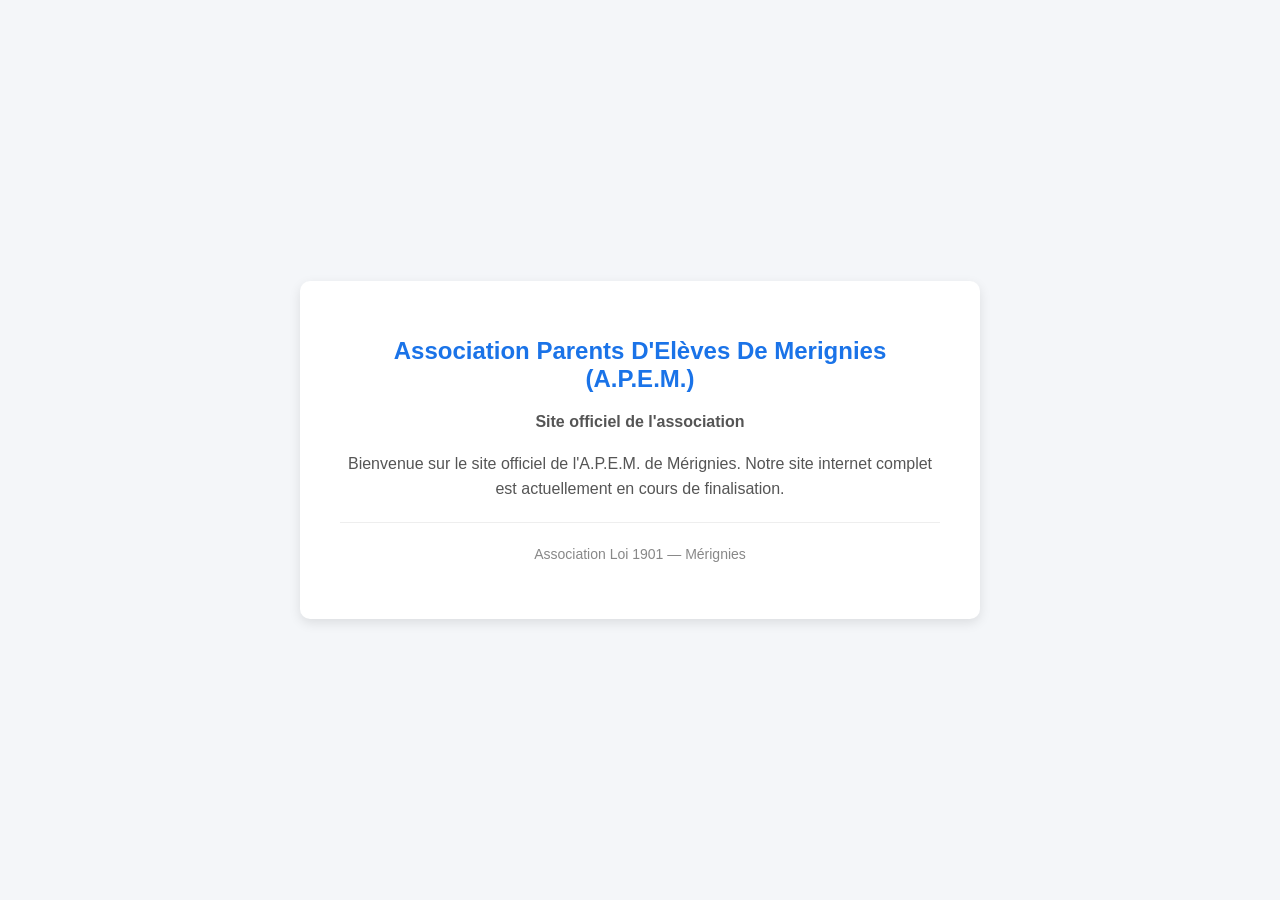
==== index.html @ e43e93de "Add files via upload" ====
<!DOCTYPE html>
<html lang="fr">
<head>
    <meta charset="UTF-8">
    <meta name="viewport" content="width=device-width, initial-scale=1.0">
    <title>Association Parents D'Elèves De Merignies (A.P.E.M.)</title>
    <style>
        body {
            font-family: Arial, sans-serif;
            display: flex;
            justify-content: center;
            align-items: center;
            min-height: 100vh;
            margin: 0;
            background-color: #f4f6f9;
        }
        .card {
            background: white;
            padding: 40px;
            border-radius: 10px;
            box-shadow: 0 4px 12px rgba(0,0,0,0.1);
            text-align: center;
            max-width: 600px;
        }
        h1 { color: #1a73e8; font-size: 24px; }
        p { color: #555; line-height: 1.6; }
    </style>
</head>
<body>
    <div class="card">
        <h1>Association Parents D'Elèves De Merignies (A.P.E.M.)</h1>
        <p><strong>Site officiel de l'association</strong></p>
        <p>Bienvenue sur le site officiel de l'A.P.E.M. de Mérignies. Notre site internet complet est actuellement en cours de finalisation.</p>
        <hr style="border: 0; border-top: 1px solid #eee; margin: 20px 0;">
        <p style="font-size: 14px; color: #888;">Association Loi 1901 — Mérignies</p>
    </div>
</body>
</html>
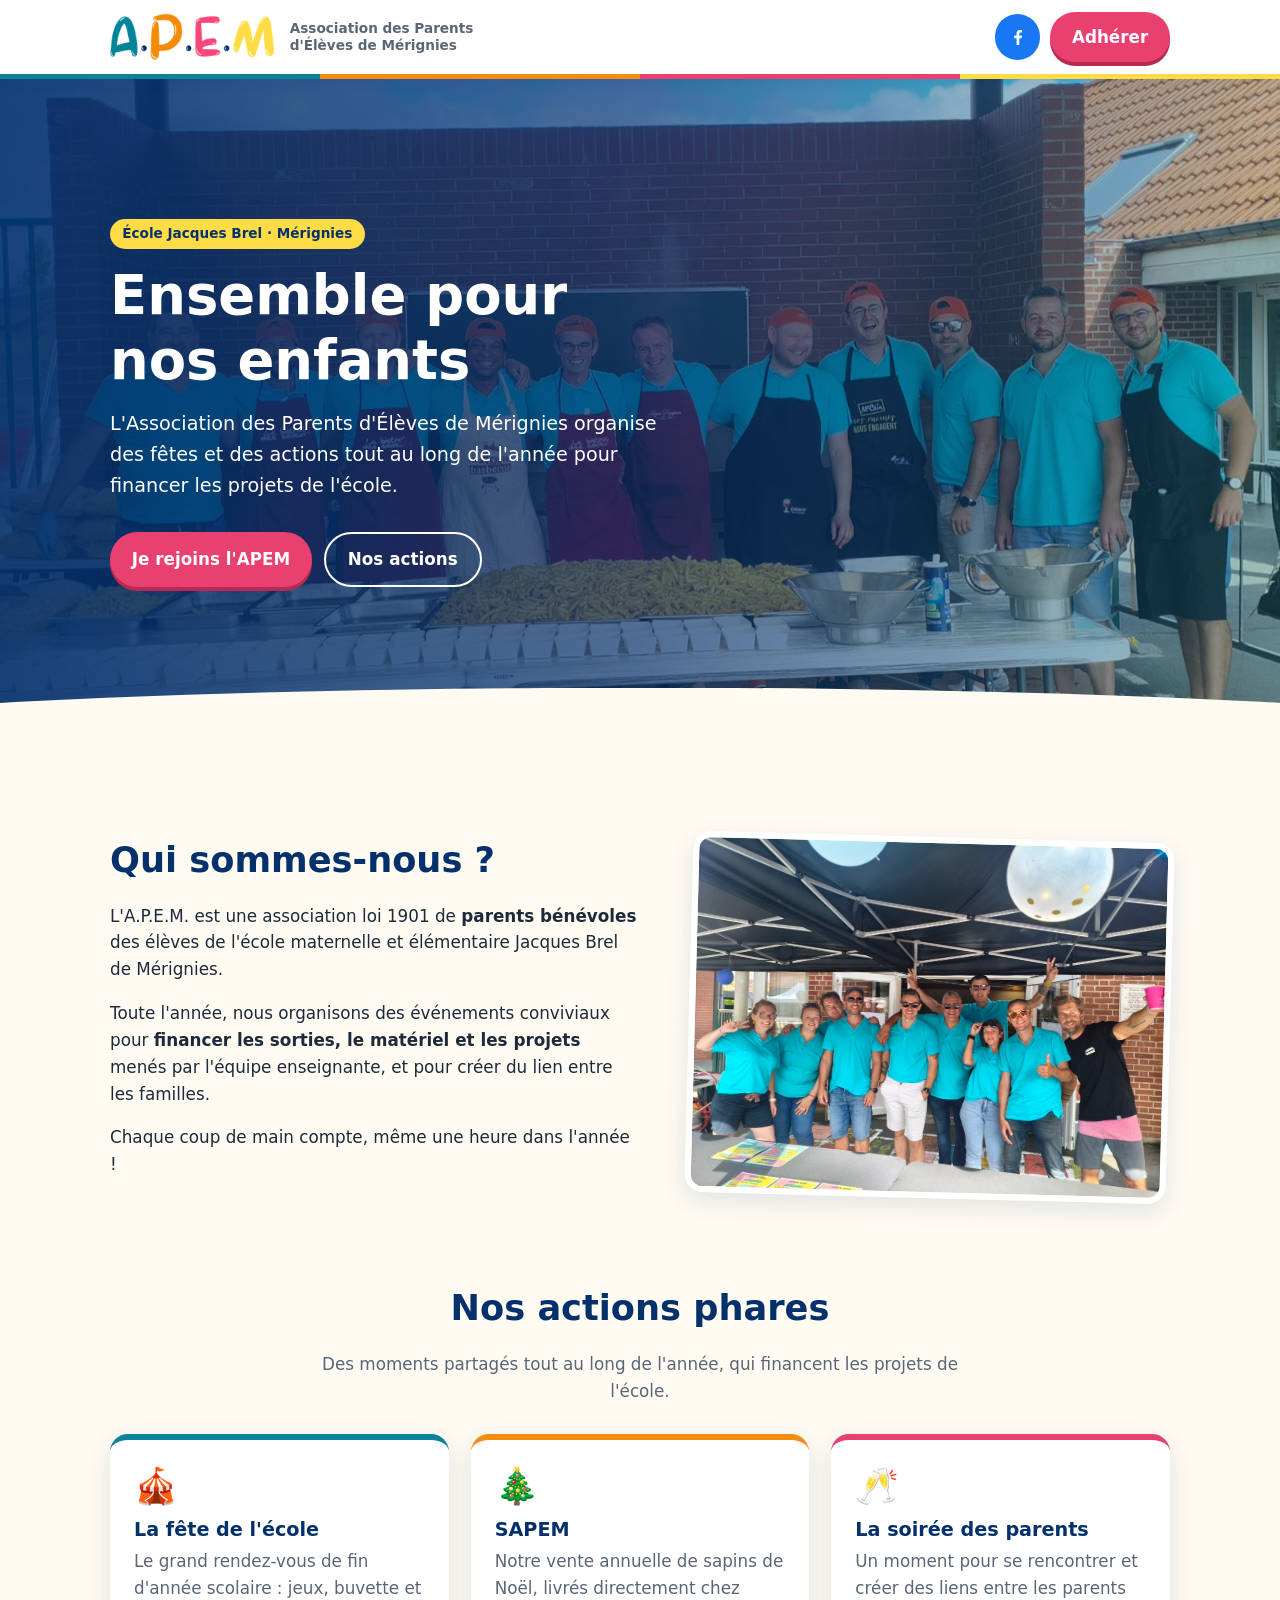
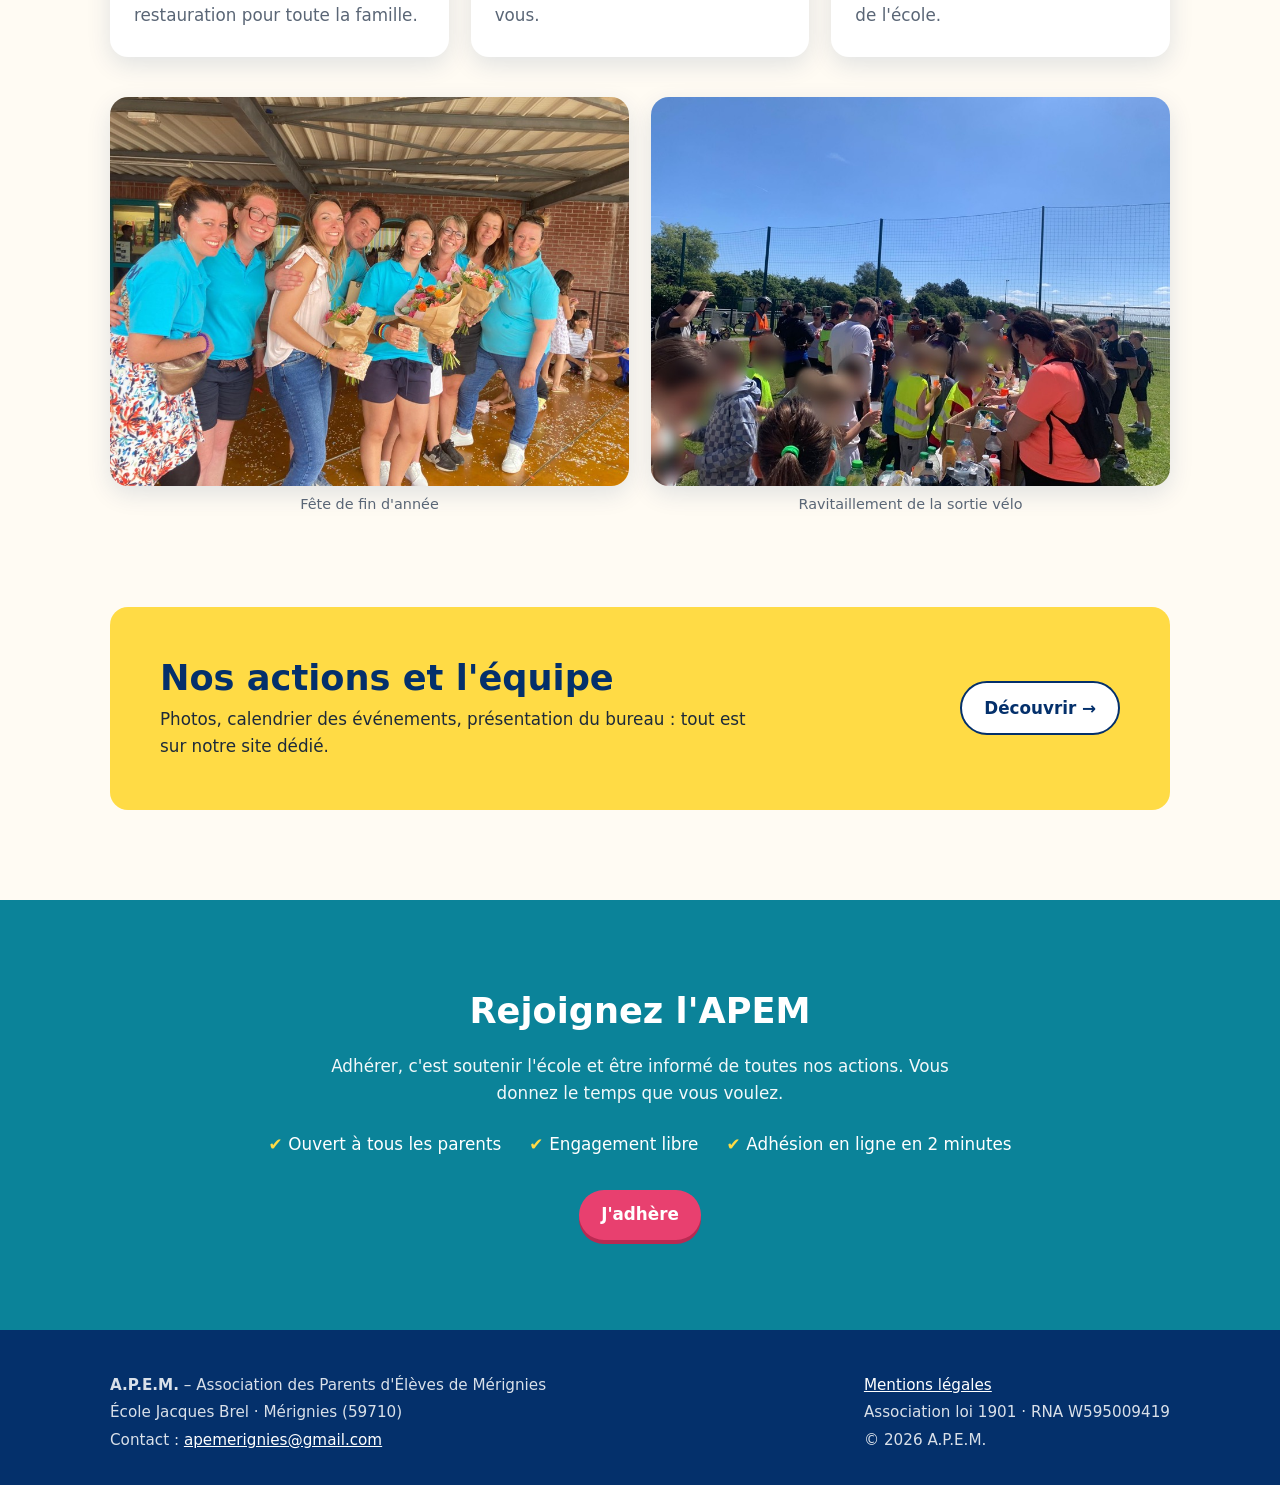
==== commit db758e7d: "Site vitrine de l'A.P.E.M. Page d'accueil (présentation, actions phares, galerie, adhésion HelloAsso" ====
--- a/index.html
+++ b/index.html
@@ -1,38 +1,141 @@
 <!DOCTYPE html>
 <html lang="fr">
 <head>
-    <meta charset="UTF-8">
-    <meta name="viewport" content="width=device-width, initial-scale=1.0">
-    <title>Association Parents D'Elèves De Merignies (A.P.E.M.)</title>
-    <style>
-        body {
-            font-family: Arial, sans-serif;
-            display: flex;
-            justify-content: center;
-            align-items: center;
-            min-height: 100vh;
-            margin: 0;
-            background-color: #f4f6f9;
-        }
-        .card {
-            background: white;
-            padding: 40px;
-            border-radius: 10px;
-            box-shadow: 0 4px 12px rgba(0,0,0,0.1);
-            text-align: center;
-            max-width: 600px;
-        }
-        h1 { color: #1a73e8; font-size: 24px; }
-        p { color: #555; line-height: 1.6; }
-    </style>
+  <meta charset="utf-8">
+  <meta name="viewport" content="width=device-width, initial-scale=1">
+  <title>A.P.E.M. – Association des Parents d'Élèves de Mérignies</title>
+  <meta name="description" content="L'A.P.E.M. rassemble les parents d'élèves de l'école Jacques Brel de Mérignies : fêtes, sorties, projets pour les enfants. Rejoignez-nous !">
+  <link rel="icon" type="image/png" href="assets/img/favicon.png">
+  <link rel="stylesheet" href="assets/style.css">
+  <meta property="og:title" content="A.P.E.M. – Parents d'Élèves de Mérignies">
+  <meta property="og:description" content="Des parents qui s'engagent pour les enfants de l'école Jacques Brel.">
+  <meta property="og:image" content="assets/img/hero.jpg">
 </head>
 <body>
-    <div class="card">
-        <h1>Association Parents D'Elèves De Merignies (A.P.E.M.)</h1>
-        <p><strong>Site officiel de l'association</strong></p>
-        <p>Bienvenue sur le site officiel de l'A.P.E.M. de Mérignies. Notre site internet complet est actuellement en cours de finalisation.</p>
-        <hr style="border: 0; border-top: 1px solid #eee; margin: 20px 0;">
-        <p style="font-size: 14px; color: #888;">Association Loi 1901 — Mérignies</p>
+
+<!-- ===== HEADER ===== -->
+<header class="header">
+  <div class="conteneur">
+    <a class="logo" href="./" aria-label="A.P.E.M. – accueil">
+      <img src="assets/img/logo.png" alt="A.P.E.M." width="166" height="48">
+      <span>Association des Parents<br>d'Élèves de Mérignies</span>
+    </a>
+    <nav class="actions-header" aria-label="Liens principaux">
+      <a class="btn btn-facebook" href="https://www.facebook.com/groups/1533033094977660/" target="_blank" rel="noopener" aria-label="Notre groupe Facebook (nouvel onglet)">
+        <svg viewBox="0 0 24 24" aria-hidden="true"><path d="M13.5 21v-7.5h2.6l.4-3h-3V8.6c0-.9.3-1.5 1.5-1.5h1.6V4.4c-.3 0-1.2-.1-2.3-.1-2.3 0-3.8 1.4-3.8 3.9v2.3H7.9v3h2.6V21h3z"/></svg>
+      </a>
+      <a class="btn btn-adherer" href="https://www.helloasso.com/associations/association-des-parents-d-eleves-de-merignies/adhesions/adhesion-apem-2026-2027" target="_blank" rel="noopener">Adhérer</a>
+    </nav>
+  </div>
+</header>
+
+<main>
+
+  <!-- ===== HERO ===== -->
+  <section class="hero">
+    <div class="conteneur">
+      <span class="etiquette">École Jacques Brel · Mérignies</span>
+      <h1>Ensemble pour nos enfants</h1>
+      <p>L'Association des Parents d'Élèves de Mérignies organise des fêtes et des actions tout au long de l'année pour financer les projets de l'école.</p>
+      <div class="boutons">
+        <a class="btn btn-adherer" href="https://www.helloasso.com/associations/association-des-parents-d-eleves-de-merignies/adhesions/adhesion-apem-2026-2027" target="_blank" rel="noopener">Je rejoins l'APEM</a>
+        <a class="btn btn-secondaire" href="https://sites.google.com/apemerignies.fr/apem/accueil" target="_blank" rel="noopener">Nos actions</a>
+      </div>
     </div>
+  </section>
+
+  <!-- ===== QUI SOMMES-NOUS ===== -->
+  <section>
+    <div class="conteneur intro">
+      <div>
+        <h2>Qui sommes-nous ?</h2>
+        <p>L'A.P.E.M. est une association loi 1901 de <strong>parents bénévoles</strong> des élèves de l'école maternelle et élémentaire Jacques Brel de Mérignies.</p>
+        <p>Toute l'année, nous organisons des événements conviviaux pour <strong>financer les sorties, le matériel et les projets</strong> menés par l'équipe enseignante, et pour créer du lien entre les familles.</p>
+        <p>Chaque coup de main compte, même une heure dans l'année !</p>
+      </div>
+      <img src="assets/img/equipe-bar.jpg" alt="Les bénévoles de l'APEM au bar de la fête de l'école" width="1100" height="825" loading="lazy">
+    </div>
+  </section>
+
+  <!-- ===== CE QUE NOUS FAISONS ===== -->
+  <section class="sans-haut">
+    <div class="conteneur centre">
+      <h2>Nos actions phares</h2>
+      <p>Des moments partagés tout au long de l'année, qui financent les projets de l'école.</p>
+      <div class="cartes">
+        <article class="carte" style="--c: var(--canard)">
+          <div class="icone" aria-hidden="true">🎪</div>
+          <h3>La fête de l'école</h3>
+          <p>Le grand rendez-vous de fin d'année scolaire : jeux, buvette et restauration pour toute la famille.</p>
+        </article>
+        <article class="carte" style="--c: var(--orange)">
+          <div class="icone" aria-hidden="true">🎄</div>
+          <h3>SAPEM</h3>
+          <p>Notre vente annuelle de sapins de Noël, livrés directement chez vous.</p>
+        </article>
+        <article class="carte" style="--c: var(--rose)">
+          <div class="icone" aria-hidden="true">🥂</div>
+          <h3>La soirée des parents</h3>
+          <p>Un moment pour se rencontrer et créer des liens entre les parents de l'école.</p>
+        </article>
+      </div>
+      <div class="galerie">
+        <figure>
+          <img src="assets/img/equipe-fete.jpg" alt="L'équipe de l'APEM à la fête de fin d'année" width="900" height="675" loading="lazy">
+          <figcaption>Fête de fin d'année</figcaption>
+        </figure>
+        <figure>
+          <img src="assets/img/rallye-velo.jpg" alt="Ravitaillement des enfants lors d'une sortie à vélo (visages floutés)" width="900" height="675" loading="lazy">
+          <figcaption>Ravitaillement de la sortie vélo</figcaption>
+        </figure>
+      </div>
+    </div>
+  </section>
+
+  <!-- ===== LIEN GOOGLE SITE ===== -->
+  <section class="sans-haut">
+    <div class="conteneur">
+      <div class="bandeau">
+        <div>
+          <h2>Nos actions et l'équipe</h2>
+          <p>Photos, calendrier des événements, présentation du bureau : tout est sur notre site dédié.</p>
+        </div>
+        <a class="btn btn-secondaire" href="https://sites.google.com/apemerignies.fr/apem/accueil" target="_blank" rel="noopener">Découvrir →</a>
+      </div>
+    </div>
+  </section>
+
+  <!-- ===== ADHÉSION ===== -->
+  <section class="adhesion" id="adherer">
+    <div class="conteneur centre">
+      <h2>Rejoignez l'APEM</h2>
+      <p>Adhérer, c'est soutenir l'école et être informé de toutes nos actions. Vous donnez le temps que vous voulez.</p>
+      <ul>
+        <li>Ouvert à tous les parents</li>
+        <li>Engagement libre</li>
+        <li>Adhésion en ligne en 2 minutes</li>
+      </ul>
+      <a class="btn btn-adherer" href="https://www.helloasso.com/associations/association-des-parents-d-eleves-de-merignies/adhesions/adhesion-apem-2026-2027" target="_blank" rel="noopener">J'adhère</a>
+    </div>
+  </section>
+
+</main>
+
+<!-- ===== FOOTER ===== -->
+<footer class="footer">
+  <div class="conteneur">
+    <div>
+      <p><strong>A.P.E.M.</strong> – Association des Parents d'Élèves de Mérignies</p>
+      <p>École Jacques Brel · Mérignies (59710)</p>
+      <p>Contact : <a href="mailto:apemerignies@gmail.com">apemerignies@gmail.com</a></p>
+    </div>
+    <div>
+      <p><a href="mentions-legales.html">Mentions légales</a></p>
+      <p>Association loi 1901 · RNA W595009419</p>
+      <p>© 2026 A.P.E.M.</p>
+    </div>
+  </div>
+</footer>
+
 </body>
-</html>+</html>
--- a/assets/style.css
+++ b/assets/style.css
@@ -0,0 +1,179 @@
+/* ==========================================================
+   A.P.E.M. — Association des Parents d'Élèves de Mérignies
+   Couleurs reprises du logo
+   ========================================================== */
+:root {
+  --canard: #0b8399;      /* A */
+  --orange: #f28c13;      /* P */
+  --rose: #e8406f;        /* E (légèrement assombri pour la lisibilité) */
+  --jaune: #ffdb45;       /* M */
+  --marine: #04306b;      /* points */
+  --turquoise: #2ec4dd;   /* polos de l'équipe */
+  --fond: #fffbf3;
+  --texte: #1d2a3a;
+  --gris: #5a6676;
+  --blanc: #ffffff;
+  --rayon: 18px;
+  --ombre: 0 8px 24px rgba(4, 48, 107, .12);
+  --max: 1100px;
+}
+
+*, *::before, *::after { box-sizing: border-box; }
+
+html { scroll-behavior: smooth; }
+
+body {
+  margin: 0;
+  font-family: "Segoe UI", system-ui, -apple-system, Roboto, "Helvetica Neue", Arial, sans-serif;
+  font-size: 1.05rem;
+  line-height: 1.6;
+  color: var(--texte);
+  background: var(--fond);
+}
+
+img { max-width: 100%; height: auto; display: block; }
+
+a { color: var(--canard); }
+
+.conteneur { width: 100%; max-width: var(--max); margin: 0 auto; padding: 0 20px; }
+
+h1, h2, h3 { line-height: 1.2; color: var(--marine); }
+h2 { font-size: clamp(1.6rem, 3vw, 2.2rem); margin: 0 0 .6em; }
+
+/* ---------- Boutons ---------- */
+.btn {
+  display: inline-flex; align-items: center; gap: .5em;
+  padding: .7em 1.3em;
+  border-radius: 999px;
+  font-weight: 700;
+  text-decoration: none;
+  transition: transform .15s ease, box-shadow .15s ease, background .15s ease;
+}
+.btn:hover { transform: translateY(-2px); }
+.btn:focus-visible { outline: 3px solid var(--orange); outline-offset: 3px; }
+
+.btn-adherer { background: var(--rose); color: var(--blanc); box-shadow: 0 4px 0 #b82a52; }
+.btn-adherer:hover { background: #f05a84; }
+
+.btn-facebook { background: #1877f2; color: var(--blanc); padding: .7em; }
+.btn-facebook svg { width: 1.3em; height: 1.3em; fill: currentColor; }
+
+.btn-secondaire { background: var(--blanc); color: var(--marine); border: 2px solid var(--marine); }
+.btn-secondaire:hover { background: var(--marine); color: var(--blanc); }
+
+/* ---------- Header ---------- */
+.header {
+  position: sticky; top: 0; z-index: 10;
+  background: rgba(255, 255, 255, .96);
+  backdrop-filter: blur(6px);
+  box-shadow: 0 2px 12px rgba(4, 48, 107, .08);
+}
+.header::after { /* liseré aux 4 couleurs du logo */
+  content: ""; display: block; height: 5px;
+  background: linear-gradient(90deg, var(--canard) 0 25%, var(--orange) 25% 50%, var(--rose) 50% 75%, var(--jaune) 75%);
+}
+.header .conteneur {
+  display: flex; align-items: center; justify-content: space-between; gap: 12px;
+  min-height: 74px;
+}
+.logo { display: flex; align-items: center; gap: 14px; text-decoration: none; color: var(--marine); }
+.logo img { height: 48px; width: auto; }
+.logo span { font-size: .85rem; line-height: 1.25; color: var(--gris); font-weight: 600; }
+.actions-header { display: flex; align-items: center; gap: 10px; }
+
+/* ---------- Hero ---------- */
+.hero {
+  position: relative;
+  color: var(--blanc);
+  background:
+    linear-gradient(90deg, rgba(4, 48, 107, .9) 0%, rgba(4, 48, 107, .65) 50%, rgba(11, 131, 153, .25) 100%),
+    url("img/hero.jpg") center 35% / cover no-repeat,
+    var(--marine);
+  padding: clamp(70px, 11vw, 140px) 0 clamp(90px, 13vw, 160px);
+  overflow: hidden;
+}
+.hero h1 { color: var(--blanc); font-size: clamp(2.1rem, 5vw, 3.4rem); margin: 0 0 .3em; max-width: 15ch; }
+.hero p { font-size: 1.2rem; max-width: 46ch; margin: 0 0 1.6em; }
+.hero .boutons { display: flex; flex-wrap: wrap; gap: 12px; }
+.hero .btn-secondaire { background: transparent; color: var(--blanc); border-color: var(--blanc); }
+.hero .btn-secondaire:hover { background: var(--blanc); color: var(--marine); }
+.hero::after { /* vague décorative */
+  content: ""; position: absolute; left: 0; right: 0; bottom: -1px; height: 60px;
+  background: var(--fond);
+  clip-path: ellipse(75% 100% at 50% 100%);
+}
+.etiquette {
+  display: inline-block; background: var(--jaune); color: var(--marine);
+  font-weight: 700; font-size: .85rem; padding: .3em .9em; border-radius: 999px; margin-bottom: 1em;
+}
+
+/* ---------- Sections ---------- */
+section { padding: clamp(50px, 8vw, 90px) 0; }
+.sans-haut { padding-top: 0; }
+
+.intro { display: grid; grid-template-columns: 1.1fr 1fr; gap: 50px; align-items: center; }
+.intro img {
+  border-radius: var(--rayon); box-shadow: var(--ombre);
+  aspect-ratio: 4 / 3; object-fit: cover; width: 100%;
+  transform: rotate(1.5deg); border: 6px solid var(--blanc);
+}
+
+.cartes { display: grid; grid-template-columns: repeat(auto-fit, minmax(250px, 1fr)); gap: 22px; margin-top: 30px; text-align: left; }
+.carte {
+  background: var(--blanc); border-radius: var(--rayon); padding: 28px 24px;
+  box-shadow: var(--ombre); border-top: 6px solid var(--c, var(--canard));
+}
+.carte .icone { font-size: 2.2rem; line-height: 1; margin-bottom: .4em; }
+.carte h3 { margin: 0 0 .4em; font-size: 1.2rem; }
+.carte p { margin: 0; color: var(--gris); }
+
+.centre { text-align: center; }
+.centre > p { max-width: 60ch; margin-left: auto; margin-right: auto; color: var(--gris); }
+
+/* Galerie */
+.galerie { display: grid; grid-template-columns: repeat(auto-fit, minmax(260px, 1fr)); gap: 22px; margin-top: 40px; }
+.galerie figure { margin: 0; }
+.galerie img { border-radius: var(--rayon); aspect-ratio: 4 / 3; object-fit: cover; width: 100%; box-shadow: var(--ombre); }
+.galerie figcaption { margin-top: .5em; font-size: .9rem; color: var(--gris); text-align: center; }
+
+/* Bandeau Google Site */
+.bandeau {
+  background: var(--jaune);
+  border-radius: var(--rayon);
+  padding: clamp(30px, 5vw, 50px);
+  display: flex; flex-wrap: wrap; align-items: center; justify-content: space-between; gap: 20px;
+}
+.bandeau h2 { margin: 0 0 .2em; }
+.bandeau p { margin: 0; max-width: 55ch; }
+
+/* Bloc adhésion */
+.adhesion { background: var(--canard); color: var(--blanc); }
+.adhesion h2 { color: var(--blanc); }
+.adhesion .centre > p { color: rgba(255, 255, 255, .95); }
+.adhesion ul { list-style: none; padding: 0; margin: 24px auto 32px; display: flex; flex-wrap: wrap; justify-content: center; gap: 12px 28px; }
+.adhesion li::before { content: "✔ "; color: var(--jaune); font-weight: 700; }
+
+/* ---------- Footer ---------- */
+.footer { background: var(--marine); color: rgba(255, 255, 255, .85); padding: 40px 0 30px; font-size: .95rem; }
+.footer .conteneur { display: flex; flex-wrap: wrap; justify-content: space-between; gap: 20px; }
+.footer a { color: var(--blanc); }
+.footer p { margin: .2em 0; }
+
+/* ---------- Page mentions légales ---------- */
+.page { max-width: 800px; padding: 50px 20px 80px; }
+.page h1 { font-size: clamp(1.8rem, 4vw, 2.4rem); }
+.page h2 { font-size: 1.3rem; margin-top: 1.8em; }
+.page .retour { display: inline-block; margin-bottom: 20px; }
+
+/* ---------- Mobile ---------- */
+@media (max-width: 760px) {
+  .intro { grid-template-columns: 1fr; gap: 30px; }
+  .intro img { transform: none; }
+  .logo span { display: none; }
+  .logo img { height: 38px; }
+  .btn-adherer { padding: .6em 1em; }
+}
+@media (prefers-reduced-motion: reduce) {
+  html { scroll-behavior: auto; }
+  .btn { transition: none; }
+}
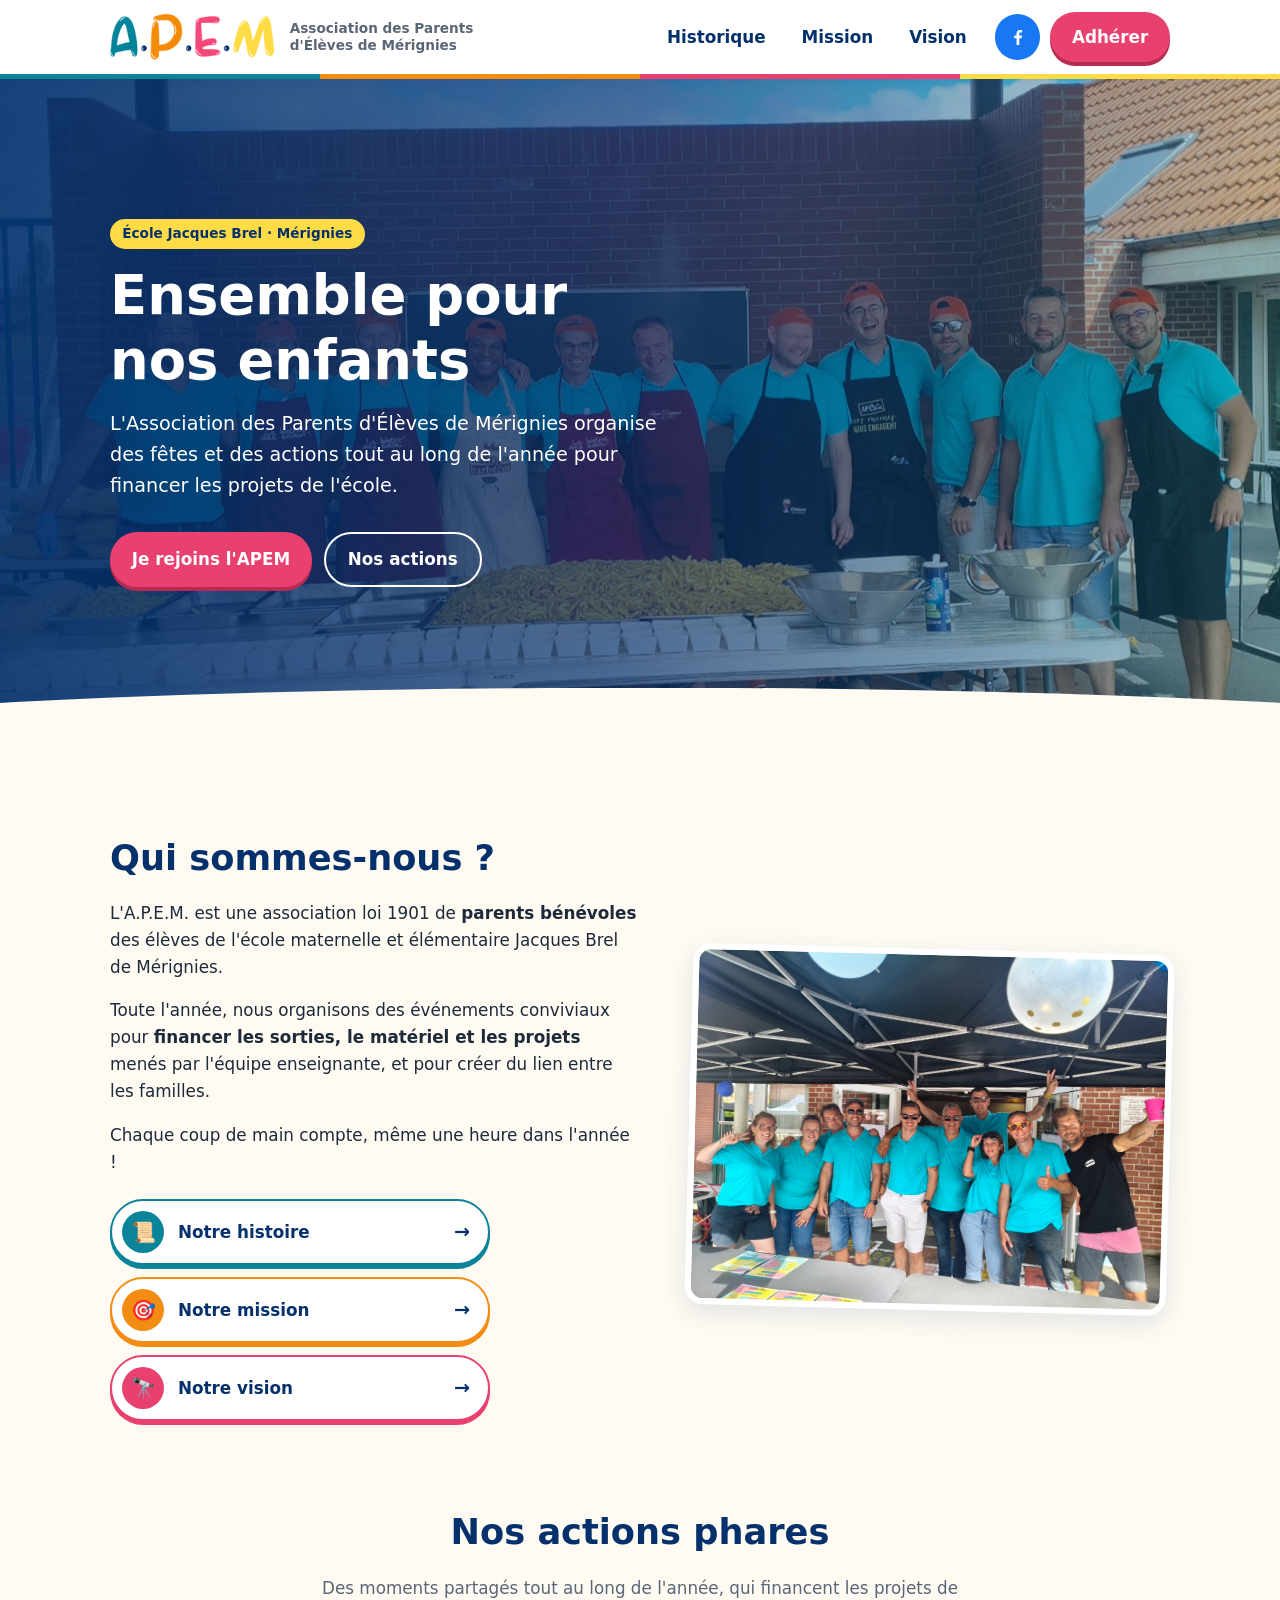
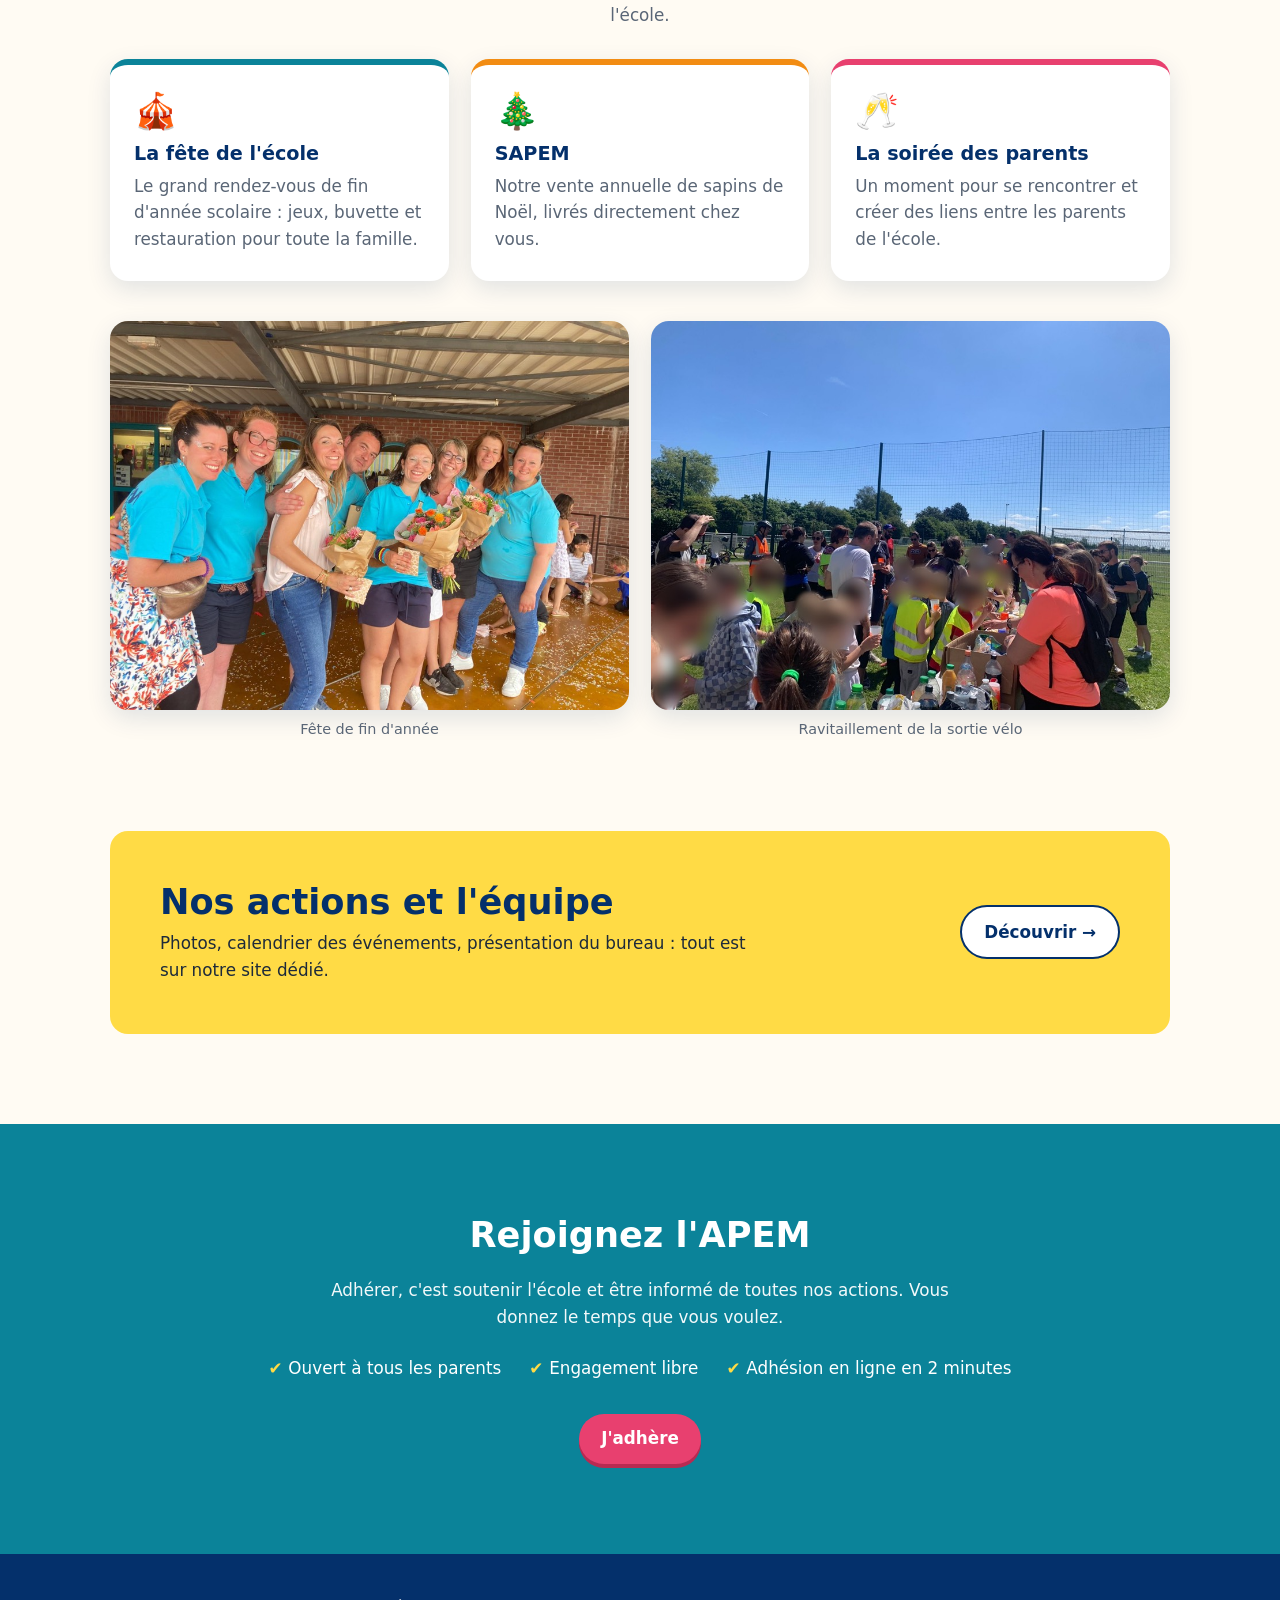
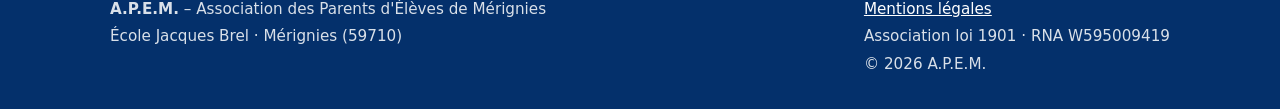
==== commit 39846dfc: "Ajoute les pages Historique, Mission et Vision - Menu principal dans l'en-tête de toutes les pages -" ====
--- a/index.html
+++ b/index.html
@@ -20,12 +20,17 @@
       <img src="assets/img/logo.png" alt="A.P.E.M." width="166" height="48">
       <span>Association des Parents<br>d'Élèves de Mérignies</span>
     </a>
-    <nav class="actions-header" aria-label="Liens principaux">
+    <nav class="menu" aria-label="Menu principal">
+      <a href="historique.html">Historique</a>
+      <a href="mission.html">Mission</a>
+      <a href="vision.html">Vision</a>
+    </nav>
+    <div class="actions-header">
       <a class="btn btn-facebook" href="https://www.facebook.com/groups/1533033094977660/" target="_blank" rel="noopener" aria-label="Notre groupe Facebook (nouvel onglet)">
         <svg viewBox="0 0 24 24" aria-hidden="true"><path d="M13.5 21v-7.5h2.6l.4-3h-3V8.6c0-.9.3-1.5 1.5-1.5h1.6V4.4c-.3 0-1.2-.1-2.3-.1-2.3 0-3.8 1.4-3.8 3.9v2.3H7.9v3h2.6V21h3z"/></svg>
       </a>
       <a class="btn btn-adherer" href="https://www.helloasso.com/associations/association-des-parents-d-eleves-de-merignies/adhesions/adhesion-apem-2026-2027" target="_blank" rel="noopener">Adhérer</a>
-    </nav>
+    </div>
   </div>
 </header>
 
@@ -52,6 +57,11 @@
         <p>L'A.P.E.M. est une association loi 1901 de <strong>parents bénévoles</strong> des élèves de l'école maternelle et élémentaire Jacques Brel de Mérignies.</p>
         <p>Toute l'année, nous organisons des événements conviviaux pour <strong>financer les sorties, le matériel et les projets</strong> menés par l'équipe enseignante, et pour créer du lien entre les familles.</p>
         <p>Chaque coup de main compte, même une heure dans l'année !</p>
+        <div class="liens-decouvrir">
+          <a class="btn-decouvrir" style="--c: var(--canard)" href="historique.html"><span class="pastille" aria-hidden="true">📜</span>Notre histoire<span class="fleche" aria-hidden="true">→</span></a>
+          <a class="btn-decouvrir" style="--c: var(--orange)" href="mission.html"><span class="pastille" aria-hidden="true">🎯</span>Notre mission<span class="fleche" aria-hidden="true">→</span></a>
+          <a class="btn-decouvrir" style="--c: var(--rose)" href="vision.html"><span class="pastille" aria-hidden="true">🔭</span>Notre vision<span class="fleche" aria-hidden="true">→</span></a>
+        </div>
       </div>
       <img src="assets/img/equipe-bar.jpg" alt="Les bénévoles de l'APEM au bar de la fête de l'école" width="1100" height="825" loading="lazy">
     </div>
@@ -127,7 +137,6 @@
     <div>
       <p><strong>A.P.E.M.</strong> – Association des Parents d'Élèves de Mérignies</p>
       <p>École Jacques Brel · Mérignies (59710)</p>
-      <p>Contact : <a href="mailto:apemerignies@gmail.com">apemerignies@gmail.com</a></p>
     </div>
     <div>
       <p><a href="mentions-legales.html">Mentions légales</a></p>
--- a/assets/style.css
+++ b/assets/style.css
@@ -177,3 +177,106 @@
   html { scroll-behavior: auto; }
   .btn { transition: none; }
 }
+
+/* ==========================================================
+   Menu principal
+   ========================================================== */
+.header .conteneur { flex-wrap: wrap; }
+.menu { display: flex; gap: 4px; margin-left: auto; }
+.menu a {
+  padding: .45em .95em; border-radius: 999px;
+  text-decoration: none; color: var(--marine); font-weight: 600;
+  transition: background .15s ease;
+}
+.menu a:hover { background: #e6f3f6; }
+.menu a[aria-current="page"] { background: var(--marine); color: var(--blanc); }
+.menu a:focus-visible { outline: 3px solid var(--orange); outline-offset: 2px; }
+
+@media (max-width: 1000px) {
+  .logo span { display: none; }
+}
+@media (max-width: 760px) {
+  .menu { order: 3; width: 100%; justify-content: center; margin: 0 0 10px; }
+  .menu a { padding: .35em .8em; font-size: .95rem; }
+}
+
+/* ==========================================================
+   Pages intérieures (Historique, Mission, Vision)
+   ========================================================== */
+.entete-page {
+  position: relative; overflow: hidden;
+  background: linear-gradient(120deg, var(--marine), var(--canard));
+  color: var(--blanc);
+  padding: clamp(50px, 8vw, 90px) 0 clamp(70px, 10vw, 110px);
+}
+.entete-page h1 { color: var(--blanc); font-size: clamp(2rem, 5vw, 3rem); margin: 0 0 .3em; }
+.entete-page p { font-size: 1.15rem; max-width: 52ch; margin: 0; }
+.entete-page::after {
+  content: ""; position: absolute; left: 0; right: 0; bottom: -1px; height: 50px;
+  background: var(--fond); clip-path: ellipse(75% 100% at 50% 100%);
+}
+.contenu { max-width: 860px; }
+.contenu > p, .contenu li { font-size: 1.08rem; }
+.chapo { font-size: 1.2rem !important; color: var(--marine); }
+
+/* Frise chronologique */
+.frise { list-style: none; margin: 40px 0 0; padding: 0 0 0 34px; border-left: 4px solid #e3e8ee; }
+.frise li { position: relative; margin-bottom: 40px; }
+.frise li::before {
+  content: ""; position: absolute; left: -50px; top: 4px;
+  width: 20px; height: 20px; border-radius: 50%;
+  background: var(--c, var(--canard)); border: 4px solid var(--fond);
+}
+.frise .date {
+  display: inline-block; font-weight: 800; color: var(--t, var(--blanc)); background: var(--c, var(--canard));
+  padding: .15em .8em; border-radius: 999px; font-size: .95rem; margin-bottom: .4em;
+}
+.frise h3 { margin: .2em 0 .3em; font-size: 1.3rem; }
+.frise p { margin: 0 0 .6em; color: var(--texte); }
+
+/* Encadré citation */
+.citation {
+  margin: 50px 0; padding: 30px clamp(20px, 4vw, 40px);
+  background: var(--blanc); border-left: 8px solid var(--jaune); border-radius: var(--rayon);
+  box-shadow: var(--ombre); font-size: 1.25rem; color: var(--marine); font-weight: 600;
+}
+.citation small { display: block; margin-top: .6em; font-size: .9rem; font-weight: 400; color: var(--gris); }
+
+/* Liste de principes */
+.principes { list-style: none; padding: 0; display: grid; grid-template-columns: repeat(auto-fit, minmax(240px, 1fr)); gap: 16px; }
+.principes li { background: var(--blanc); border-radius: 14px; padding: 18px 20px; box-shadow: var(--ombre); }
+.principes strong { display: block; color: var(--marine); }
+.source { font-size: .85rem; color: var(--gris); font-style: italic; }
+
+/* Appel à l'action en bas de page */
+.cta-page { text-align: center; margin-top: 60px; padding: 40px 20px; background: var(--jaune); border-radius: var(--rayon); }
+.cta-page h2 { margin-bottom: .3em; }
+.cta-page p { margin: 0 0 1.2em; }
+.cta-page .boutons { display: flex; flex-wrap: wrap; justify-content: center; gap: 12px; }
+.lien-suite { font-weight: 700; text-decoration: none; }
+.lien-suite:hover { text-decoration: underline; }
+.entete-page + section { padding-top: clamp(20px, 4vw, 40px); }
+
+/* Boutons « Notre histoire / mission / vision » */
+.liens-decouvrir { display: flex; flex-direction: column; gap: 12px; margin-top: 24px; max-width: 380px; }
+.btn-decouvrir {
+  display: flex; align-items: center; gap: 14px;
+  padding: 10px 18px 10px 10px;
+  background: var(--blanc); color: var(--marine);
+  border: 2px solid var(--c); border-radius: 999px;
+  font-weight: 700; font-size: 1.05rem; text-decoration: none;
+  box-shadow: 0 4px 0 var(--c);
+  transition: transform .15s ease, box-shadow .15s ease, background .15s ease, color .15s ease;
+}
+.btn-decouvrir .pastille {
+  display: grid; place-items: center; flex: none;
+  width: 42px; height: 42px; border-radius: 50%;
+  background: var(--c); font-size: 1.25rem;
+}
+.btn-decouvrir .fleche { margin-left: auto; font-size: 1.2rem; transition: transform .15s ease; }
+.btn-decouvrir:hover { background: var(--c); color: var(--blanc); transform: translateY(-2px); box-shadow: 0 6px 0 var(--marine); }
+.btn-decouvrir:hover .pastille { background: var(--blanc); }
+.btn-decouvrir:hover .fleche { transform: translateX(4px); }
+.btn-decouvrir:focus-visible { outline: 3px solid var(--marine); outline-offset: 3px; }
+@media (max-width: 760px) { .liens-decouvrir { max-width: none; } }
+@media (prefers-reduced-motion: reduce) { .btn-decouvrir, .btn-decouvrir .fleche { transition: none; } }
